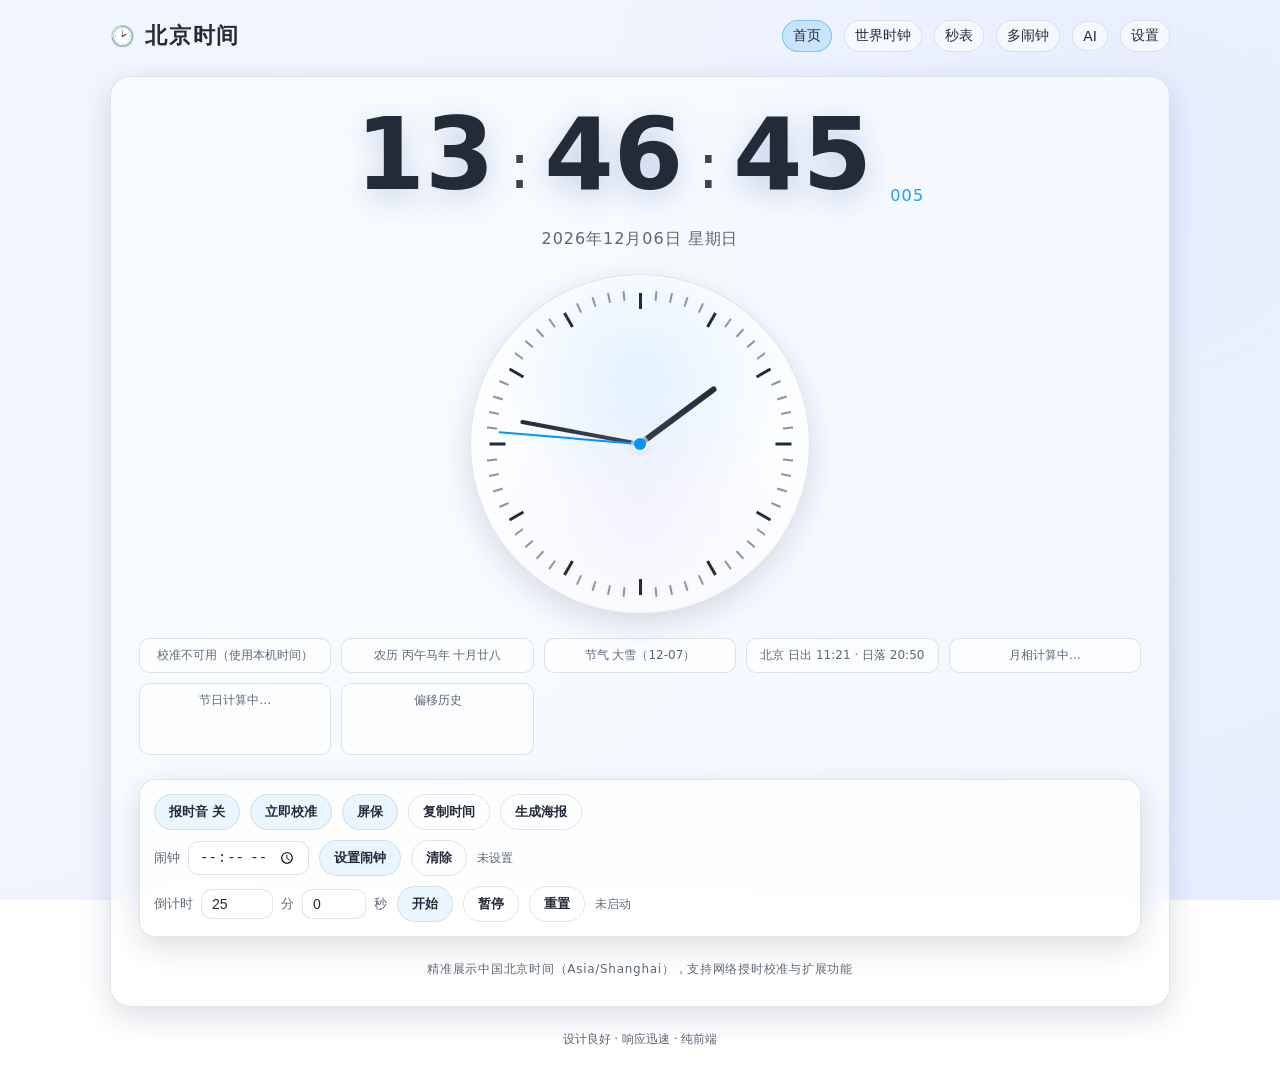
==== index.html @ 1d0e3100 "Add files via upload" ====
<!doctype html>
<html lang="zh-CN">
  <head>
    <meta charset="utf-8" />
    <meta name="viewport" content="width=device-width, initial-scale=1, viewport-fit=cover" />
    <meta name="color-scheme" content="light dark" />
    <title>北京时间 · 精准时钟</title>
    <meta name="description" content="一个优雅的北京时间展示页面，带加载动画与精美界面。" />
    <link rel="stylesheet" href="styles.css" />
    <link rel="manifest" href="manifest.webmanifest" />
    <meta name="theme-color" content="#1d4ed8" />
  </head>
  <body>
    <div id="loader" class="loader" aria-live="polite" aria-busy="true">
      <div class="spinner" aria-hidden="true"></div>
      <div class="loading-text">加载中 · 同步北京时间…</div>
    </div>

    <main id="app" class="app hidden">
      <header class="topbar">
        <div class="brand" aria-label="站点标题">
          <span class="logo" aria-hidden="true">🕑</span>
          <span class="title">北京时间</span>
        </div>
        <nav class="nav-links">
          <a href="index.html">首页</a>
          <a href="world.html">世界时钟</a>
          <a href="stopwatch.html">秒表</a>
          <a href="alarms.html">多闹钟</a>
          <a href="ai.html">AI</a>
          <a href="settings.html">设置</a>
        </nav>
      </header>

      <section class="clock-card glass" aria-label="时钟">
        <div class="digital" aria-live="polite">
          <span id="hour" class="num">00</span>
          <span class="sep" aria-hidden="true">:</span>
          <span id="minute" class="num">00</span>
          <span class="sep" aria-hidden="true">:</span>
          <span id="second" class="num">00</span>
          <span id="ms" class="ms">000</span>
        </div>

        <div class="date-line"><span id="dateText">0000年01月01日 星期一</span></div>

        <div class="analog" id="analog" aria-hidden="true">
          <div class="ticks" id="ticks"></div>
          <div class="hand hour" id="hourHand"></div>
          <div class="hand minute" id="minuteHand"></div>
          <div class="hand second" id="secondHand"></div>
          <div class="center-dot"></div>
        </div>

        <div class="meta-grid">
          <div class="meta" id="calStatus" title="网络授时校准状态">校准中…</div>
          <div class="meta" id="lunarText" title="农历信息">农历计算中…</div>
          <div class="meta" id="termText" title="二十四节气">节气计算中…</div>
          <div class="meta" id="sunText" title="日出与日落">日出/日落 计算中…</div>
          <div class="meta" id="moonText" title="月相与照度">月相计算中…</div>
          <div class="meta" id="festText" title="节日提示">节日计算中…</div>
          <div class="meta" id="offsetWrap" title="偏移历史">
            <span style="display:inline-block;margin-bottom:4px;color:inherit">偏移历史</span>
            <svg id="offsetSpark" width="100%" height="30" viewBox="0 0 200 30" preserveAspectRatio="none"></svg>
          </div>
        </div>

        <div class="controls glass">
          <div class="ctrl-row">
            <button id="toggleSound" class="btn" aria-pressed="false">报时音 关</button>
            <button id="calibrateNow" class="btn">立即校准</button>
            <button id="toggleSaver" class="btn">屏保</button>
            <button id="copyTime" class="btn ghost">复制时间</button>
            <button id="genPoster" class="btn ghost">生成海报</button>
          </div>
          <div class="ctrl-row">
            <label class="field">闹钟
              <input id="alarmTime" type="time" step="60" />
            </label>
            <button id="setAlarm" class="btn">设置闹钟</button>
            <button id="clearAlarm" class="btn ghost">清除</button>
            <span id="alarmStatus" class="hint">未设置</span>
          </div>
          <div class="ctrl-row wrap">
            <label class="field">倒计时
              <input id="cdMin" type="number" min="0" max="999" step="1" value="25" /> 分
              <input id="cdSec" type="number" min="0" max="59" step="1" value="0" /> 秒
            </label>
            <button id="startCountdown" class="btn">开始</button>
            <button id="pauseCountdown" class="btn ghost">暂停</button>
            <button id="resetCountdown" class="btn ghost">重置</button>
            <span id="cdStatus" class="hint">未启动</span>
          </div>
        </div>

        <div class="subline">精准展示中国北京时间（Asia/Shanghai），支持网络授时校准与扩展功能</div>
      </section>

      <footer class="footer"><span>设计良好 · 响应迅速 · 纯前端</span></footer>
    </main>

    <div id="saver" class="saver hidden" aria-hidden="true">
      <div class="saver-time" id="saverTime">00:00:00</div>
      <div class="saver-date" id="saverDate">0000-00-00</div>
    </div>

    <script src="script.js" defer></script>
    <script src="advanced.js" defer></script>
  </body>
  </html>
---- styles.css ----
/* 基础与主题 */
:root {
  --bg-1: 222 100% 98%;
  --bg-2: 220 90% 97%;
  --bg-3: 222 92% 95%;
  --text: 220 22% 18%;
  --muted: 220 12% 42%;
  --accent: 205 100% 50%;
  --accent-2: 260 85% 60%;
  --glass: 0 0% 100% / 55%;
  --border: 220 20% 80% / 50%;
}

@media (prefers-color-scheme: dark) {
  :root {
    --bg-1: 225 30% 8%;
    --bg-2: 220 45% 10%;
    --bg-3: 230 40% 12%;
    --text: 220 15% 92%;
    --muted: 220 10% 70%;
    --accent: 220 90% 66%;
    --glass: 0 0% 0% / 35%;
    --border: 220 30% 40% / 35%;
  }
}

/* 强制主题（设置中选择时使用） */
:root[data-theme="dark"] {
  --bg-1: 225 30% 8%;
  --bg-2: 220 45% 10%;
  --bg-3: 230 40% 12%;
  --text: 220 15% 92%;
  --muted: 220 10% 70%;
  --accent: 220 90% 66%;
  --glass: 0 0% 0% / 35%;
  --border: 220 30% 40% / 35%;
}
:root[data-theme="light"] {
  --bg-1: 222 100% 98%;
  --bg-2: 220 90% 97%;
  --bg-3: 222 92% 95%;
  --text: 220 22% 18%;
  --muted: 220 12% 42%;
  --accent: 205 100% 50%;
  --accent-2: 260 85% 60%;
  --glass: 0 0% 100% / 55%;
  --border: 220 20% 80% / 50%;
}

* { box-sizing: border-box; }
html, body { height: 100%; }
body {
  margin: 0;
  font-family: ui-sans-serif, system-ui, -apple-system, Segoe UI, Roboto, PingFang SC, Hiragino Sans GB, Microsoft YaHei, Helvetica Neue, Arial, "Noto Sans CJK SC", sans-serif;
  color: hsl(var(--text));
  background: radial-gradient(120vmax 120vmax at 10% 10%, hsl(var(--bg-2)) 0, transparent 60%),
              radial-gradient(120vmax 120vmax at 90% 20%, hsl(var(--bg-3)) 0, transparent 60%),
              linear-gradient(160deg, hsl(var(--bg-1)), hsl(var(--bg-2)) 60%, hsl(var(--bg-3)) 100%);
  background-attachment: fixed;
  display: grid;
  place-items: center;
}

/* 加载层 */
.loader {
  position: fixed;
  inset: 0;
  display: grid;
  place-content: center;
  gap: 16px;
  background: linear-gradient(180deg, hsl(var(--bg-1) / 0.9), hsl(var(--bg-2) / 0.9));
  -webkit-backdrop-filter: blur(8px) saturate(120%);
  backdrop-filter: blur(8px) saturate(120%);
  z-index: 20;
  transition: opacity .6s ease, transform .6s ease, visibility .6s ease;
}
.loader.hide { opacity: 0; transform: translateY(-6px); visibility: hidden; }

.spinner {
  width: 64px;
  height: 64px;
  border-radius: 50%;
  background: conic-gradient(from 0deg, hsl(var(--accent)) 0 320deg, hsl(var(--accent) / 0.15) 320deg 360deg);
  -webkit-mask: radial-gradient(transparent 20px, #000 21px);
          mask: radial-gradient(transparent 20px, #000 21px);
  animation: spin 1s linear infinite;
}

@media (prefers-reduced-motion: reduce) {
  .spinner { animation: none; }
}

.loading-text { color: hsl(var(--muted)); letter-spacing: .08em; font-size: 14px; }

@keyframes spin { to { transform: rotate(1turn); } }

/* 布局 */
.app {
  width: min(1100px, calc(100vw - 32px));
  margin: 0 auto;
  display: grid;
  grid-template-rows: auto 1fr auto;
  gap: 24px;
  padding: 20px;
  transition: opacity .6s ease, filter .6s ease, transform .6s ease;
}
.app.hidden { opacity: 0; filter: blur(8px); transform: translateY(10px); }

.topbar {
  display: flex;
  align-items: center;
  justify-content: space-between;
}
.nav-links { display:flex; gap:12px; align-items:center; }
.nav-links a { color: hsl(var(--text)); text-decoration:none; font-size: 14px; padding: 6px 10px; border-radius: 999px; border: 1px solid hsl(var(--border)); background: hsl(var(--glass)); transition: box-shadow .12s ease, transform .12s ease, background .2s ease; }
.nav-links a:hover { box-shadow: 0 6px 16px hsl(220 40% 30% / 0.12); transform: translateY(-1px); }
.nav-links a.active { background: hsl(var(--accent) / 0.15); border-color: hsl(var(--accent) / 0.4); }
.brand { display: inline-flex; align-items: center; gap: 10px; font-weight: 700; }
.brand .logo { font-size: 20px; }
.brand .title { font-size: clamp(18px, 2.2vw, 22px); letter-spacing: .08em; }
.tz { color: hsl(var(--muted)); font-size: 13px; letter-spacing: .06em; }

.glass {
  background: linear-gradient(180deg, hsl(var(--glass)), hsl(var(--glass)));
  border: 1px solid hsl(var(--border));
  -webkit-backdrop-filter: blur(16px) saturate(140%);
  backdrop-filter: blur(16px) saturate(140%);
  border-radius: 20px;
  box-shadow: 0 10px 30px hsl(220 50% 20% / 0.15), inset 0 1px 0 hsl(0 0% 100% / 0.3);
}

.clock-card {
  padding: clamp(16px, 4vw, 28px);
  display: grid;
  justify-items: center;
  gap: clamp(16px, 3.5vw, 24px);
}

.digital {
  font-variant-numeric: tabular-nums;
  display: flex;
  align-items: flex-end;
  justify-content: center;
  gap: clamp(8px, 2vw, 14px);
  white-space: nowrap;
}
.digital .num { font-size: clamp(48px, 11vw, 100px); line-height: 1; font-weight: 900; text-shadow: 0 8px 30px hsl(220 60% 40% / 0.25); }
.digital .sep { font-size: clamp(28px, 7vw, 64px); opacity: .88; transform: translateY(-2px); animation: blink 1s steps(1, end) infinite; }
.digital .ms { font-size: clamp(12px, 2.5vw, 16px); align-self: flex-end; color: hsl(var(--accent)); padding-left: 4px; letter-spacing: .08em; font-variant-numeric: tabular-nums; opacity: .9; }

@keyframes blink { 50% { opacity: .25; } }

.date-line { color: hsl(var(--muted)); font-size: clamp(13px, 2.2vw, 16px); letter-spacing: .06em; }
.subline { color: hsl(var(--muted)); font-size: 12px; letter-spacing: .06em; }

.meta-grid { display: grid; grid-template-columns: repeat(auto-fit, minmax(180px, 1fr)); gap: 10px; width: 100%; }
.meta { text-align: center; color: hsl(var(--muted)); font-size: 12px; padding: 8px 10px; border-radius: 10px; background: hsl(var(--glass)); border: 1px solid hsl(var(--border)); }
.world-tools { display:flex; gap:12px; align-items:center; margin-top:8px; color:hsl(var(--muted)); }

/* 模拟表 */
.analog {
  position: relative;
  width: clamp(220px, 38vw, 340px);
  aspect-ratio: 1 / 1;
  border-radius: 50%;
  background: linear-gradient(180deg, hsl(var(--glass)), hsl(var(--glass))),
              radial-gradient(60% 60% at 50% 30%, hsl(var(--accent) / 0.22), transparent 70%),
              radial-gradient(60% 60% at 50% 70%, hsl(var(--accent-2) / 0.12), transparent 70%);
  border: 1px solid hsl(var(--border));
  box-shadow: inset 0 0 0 1px hsl(0 0% 100% / 0.2), 0 10px 30px hsl(220 50% 20% / 0.15);
}

.ticks { position: absolute; inset: 0; }
.tick {
  position: absolute;
  left: 50%; top: 8px;
  width: 2px; height: 10px;
  background: hsl(var(--muted));
  opacity: .7;
  transform-origin: 50% 50%;
}
.tick.major { width: 3px; height: 16px; opacity: 1; background: hsl(var(--text)); }

.hand { position: absolute; left: 50%; top: 50%; transform-origin: 50% 100%; transform: translate(-50%, -100%) rotate(0deg); }
.hand.hour {
  width: 6px; height: 28%; border-radius: 6px;
  background: linear-gradient(180deg, hsl(var(--text)), hsl(var(--text) / 0.9));
  box-shadow: 0 1px 0 hsl(0 0% 100% / .3);
}
.hand.minute {
  width: 4px; height: 36%; border-radius: 4px;
  background: linear-gradient(180deg, hsl(var(--text)), hsl(var(--text) / 0.85));
}
.hand.second {
  width: 2px; height: 42%; border-radius: 2px;
  background: hsl(var(--accent));
}
.center-dot {
  position: absolute; left: 50%; top: 50%; transform: translate(-50%, -50%);
  width: 12px; height: 12px; border-radius: 50%;
  background: hsl(var(--accent));
  box-shadow: 0 0 0 3px hsl(var(--glass)), 0 2px 8px hsl(220 60% 40% / 0.25);
}

.footer { text-align: center; color: hsl(var(--muted)); font-size: 12px; padding-bottom: 4px; }

/* 小屏优化 */
@media (max-width: 520px) {
  .topbar { gap: 10px; }
  .tz { display: none; }
  .meta-grid { grid-template-columns: 1fr; }
}

/* 控件 */
.controls { width: 100%; padding: 14px; display: grid; gap: 10px; border-radius: 16px; }
.ctrl-row { display: flex; align-items: center; gap: 10px; }
.ctrl-row.wrap { flex-wrap: wrap; }
.field { display: inline-flex; align-items: center; gap: 8px; color: hsl(var(--muted)); font-size: 13px; }
.field input[type="number"], .field input[type="time"] { appearance: none; border: 1px solid hsl(var(--border)); background: hsl(var(--glass)); color: hsl(var(--text)); border-radius: 10px; padding: 6px 10px; font-size: 14px; }
.btn { appearance: none; border: 1px solid hsl(var(--border)); background: hsl(var(--accent) / 0.08); color: hsl(var(--text)); border-radius: 999px; padding: 8px 14px; font-weight: 600; cursor: pointer; transition: transform .12s ease, box-shadow .12s ease, background .2s ease; }
.btn:hover { transform: translateY(-1px); box-shadow: 0 6px 16px hsl(220 40% 30% / 0.15); }
.btn:active { transform: translateY(0); }
.btn.ghost { background: transparent; }
.hint { color: hsl(var(--muted)); font-size: 12px; }

/* 屏保 */
.saver { position: fixed; inset: 0; background: radial-gradient(120vmax 120vmax at 10% 10%, hsl(var(--bg-2)) 0, transparent 60%),
                                              radial-gradient(120vmax 120vmax at 90% 20%, hsl(var(--bg-3)) 0, transparent 60%),
                                              linear-gradient(160deg, hsl(var(--bg-1)), hsl(var(--bg-2)) 60%, hsl(var(--bg-3)) 100%);
  display:grid; place-content:center; gap:10px; z-index:50; transition: opacity .4s ease, visibility .4s ease; }
.saver.hidden { opacity:0; visibility:hidden; }
.saver-time { font-size: clamp(64px, 18vw, 180px); font-weight: 900; text-shadow: 0 20px 60px hsl(220 60% 40% / 0.25); }
.saver-date { text-align:center; color:hsl(var(--muted)); font-size: clamp(16px, 4vw, 24px); letter-spacing:.06em; }

/* 动效级别控制 */
:root[data-motion="off"] .spinner,
:root[data-motion="low"] .spinner { animation: none; }
:root[data-motion="off"] .digital .sep { animation: none; }
:root[data-motion="off"] .analog .hand.second { transition: none; }

/* 设置与扩展 */
.extras { display: grid; gap: 16px; }
.settings { padding: 10px 14px; border-radius: 16px; }
.settings > summary { cursor: pointer; font-weight: 700; padding: 6px 2px; }
.settings-body { display: grid; gap: 10px; padding-top: 6px; }
.setting-item { display: flex; align-items: center; gap: 10px; color: hsl(var(--muted)); font-size: 14px; }
.setting-item select { border: 1px solid hsl(var(--border)); background: hsl(var(--glass)); color: hsl(var(--text)); border-radius: 10px; padding: 6px 10px; }

.world { padding: 14px; border-radius: 16px; }
.world-h { font-weight: 800; margin-bottom: 10px; }
.world-add { display: flex; gap: 8px; }
.world-add input { flex: 1; border: 1px solid hsl(var(--border)); background: hsl(var(--glass)); color: hsl(var(--text)); border-radius: 10px; padding: 8px 10px; }
.world-list { display: grid; gap: 8px; margin-top: 10px; }
.world-item { display: flex; align-items: center; justify-content: space-between; padding: 10px 12px; border: 1px solid hsl(var(--border)); border-radius: 12px; background: hsl(var(--glass)); }
.world-item .w-title { font-weight: 700; }
.world-item .w-time { font-variant-numeric: tabular-nums; }

.world-diff { display: grid; gap: 8px; margin-top: 10px; }
.alarms { padding: 14px; border-radius: 16px; }
.alarms input[type="text"] { border: 1px solid hsl(var(--border)); background: hsl(var(--glass)); color: hsl(var(--text)); border-radius: 10px; padding: 6px 10px; }
.weekday { display:flex; gap:6px; flex-wrap: wrap; }
.weekday label { display:inline-flex; align-items:center; gap:4px; border:1px solid hsl(var(--border)); padding:4px 8px; border-radius:8px; background:hsl(var(--glass)); font-size:12px; }

.stopwatch { padding: 14px; border-radius: 16px; }
.sw-h { font-weight: 800; margin-bottom: 6px; }
.sw-time { font-family: ui-monospace, SFMono-Regular, Menlo, Consolas, monospace; font-size: clamp(18px, 5vw, 28px); font-variant-numeric: tabular-nums; padding: 6px 0; }
.sw-ctrl { display: flex; gap: 8px; }
.sw-laps { margin-top: 10px; display: grid; gap: 6px; font-family: ui-monospace, SFMono-Regular, Menlo, Consolas, monospace; font-size: 12px; color: hsl(var(--muted)); }
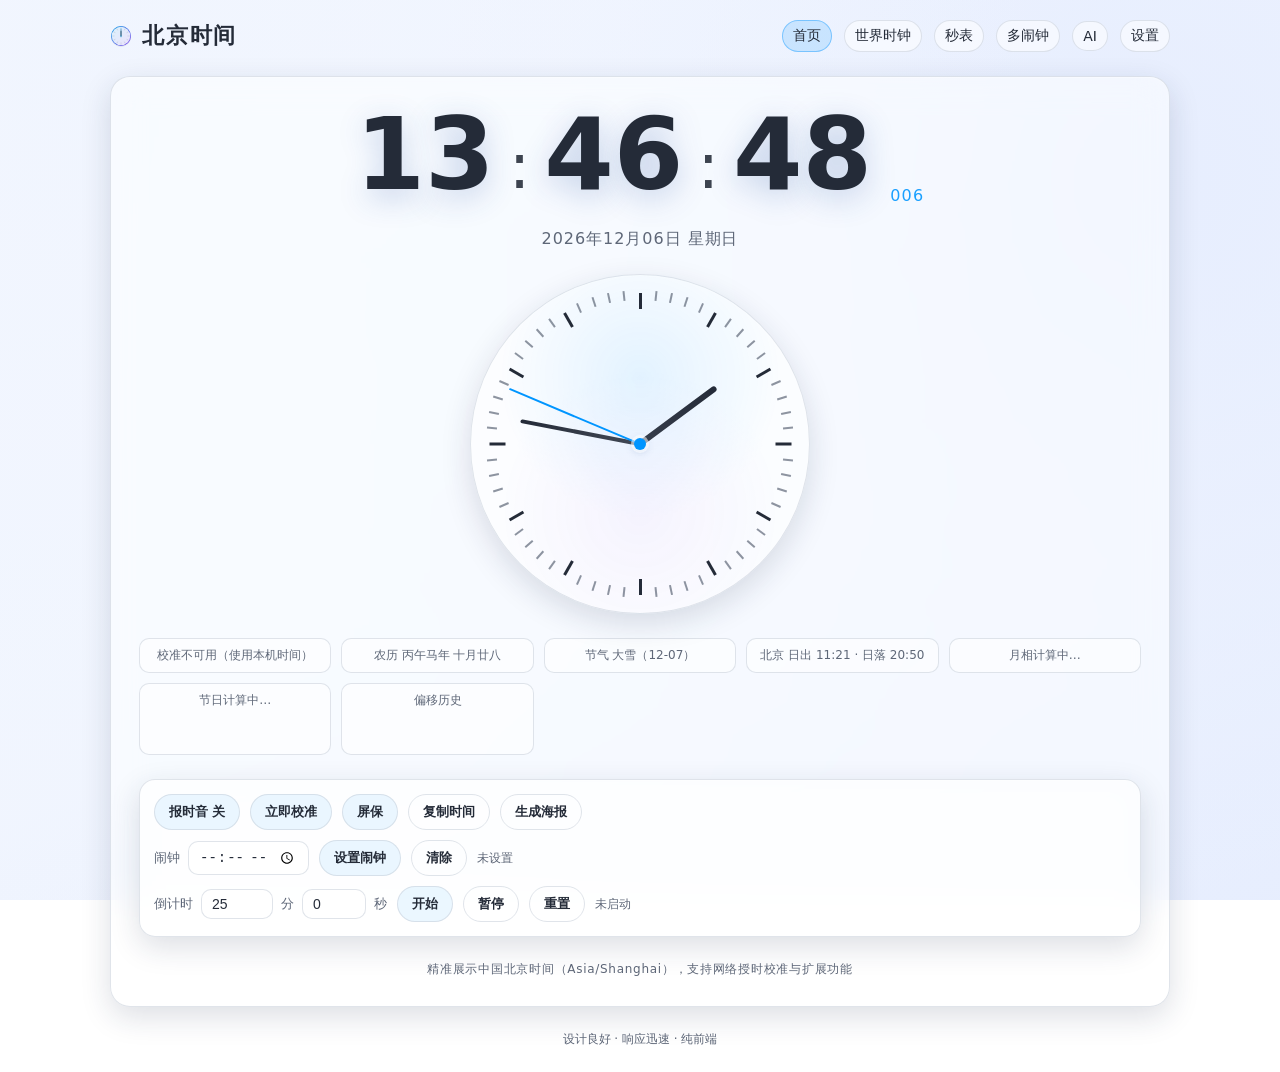
==== commit 6b19f41c: "Add files via upload" ====
--- a/index.html
+++ b/index.html
@@ -7,6 +7,8 @@
     <title>北京时间 · 精准时钟</title>
     <meta name="description" content="一个优雅的北京时间展示页面，带加载动画与精美界面。" />
     <link rel="stylesheet" href="styles.css" />
+    <link rel="icon" href="icons/logo.svg" type="image/svg+xml" />
+    <link rel="mask-icon" href="icons/logo.svg" color="#0ea5e9" />
     <link rel="manifest" href="manifest.webmanifest" />
     <meta name="theme-color" content="#1d4ed8" />
   </head>
@@ -19,7 +21,7 @@
     <main id="app" class="app hidden">
       <header class="topbar">
         <div class="brand" aria-label="站点标题">
-          <span class="logo" aria-hidden="true">🕑</span>
+          <img class="logo" src="icons/logo.svg" alt="" />
           <span class="title">北京时间</span>
         </div>
         <nav class="nav-links">
--- a/styles.css
+++ b/styles.css
@@ -117,6 +117,7 @@
 .nav-links a.active { background: hsl(var(--accent) / 0.15); border-color: hsl(var(--accent) / 0.4); }
 .brand { display: inline-flex; align-items: center; gap: 10px; font-weight: 700; }
 .brand .logo { font-size: 20px; }
+.brand img.logo { width: 22px; height: 22px; display: inline-block; }
 .brand .title { font-size: clamp(18px, 2.2vw, 22px); letter-spacing: .08em; }
 .tz { color: hsl(var(--muted)); font-size: 13px; letter-spacing: .06em; }
 
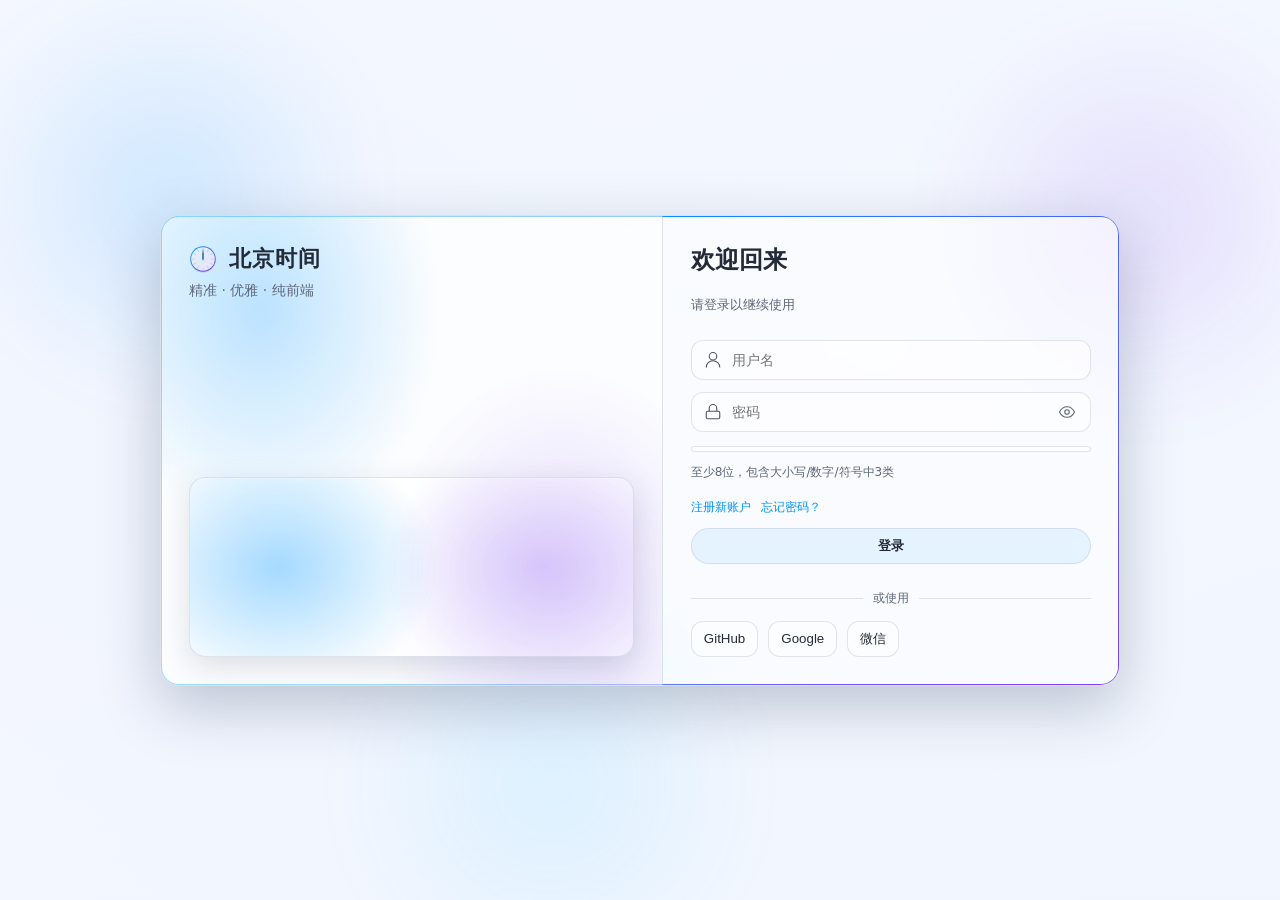
==== commit 256c2861: "Add files via upload" ====
--- a/index.html
+++ b/index.html
@@ -106,7 +106,9 @@
       <div class="saver-date" id="saverDate">0000-00-00</div>
     </div>
 
+    <script src="guard.js" defer></script>
     <script src="script.js" defer></script>
+    <script src="auth.js" defer></script>
     <script src="advanced.js" defer></script>
   </body>
   </html>
--- a/styles.css
+++ b/styles.css
@@ -115,6 +115,7 @@
 .nav-links a { color: hsl(var(--text)); text-decoration:none; font-size: 14px; padding: 6px 10px; border-radius: 999px; border: 1px solid hsl(var(--border)); background: hsl(var(--glass)); transition: box-shadow .12s ease, transform .12s ease, background .2s ease; }
 .nav-links a:hover { box-shadow: 0 6px 16px hsl(220 40% 30% / 0.12); transform: translateY(-1px); }
 .nav-links a.active { background: hsl(var(--accent) / 0.15); border-color: hsl(var(--accent) / 0.4); }
+.nav-links .user-badge { color:hsl(var(--text)); background:hsl(var(--accent)/0.12); border:1px solid hsl(var(--accent)/0.4); font-size: 13px; padding: 6px 10px; border-radius: 999px; }
 .brand { display: inline-flex; align-items: center; gap: 10px; font-weight: 700; }
 .brand .logo { font-size: 20px; }
 .brand img.logo { width: 22px; height: 22px; display: inline-block; }
@@ -223,6 +224,36 @@
 .btn:active { transform: translateY(0); }
 .btn.ghost { background: transparent; }
 .hint { color: hsl(var(--muted)); font-size: 12px; }
+.hint.warn { color: hsl(0 74% 50%); }
+.input.error { border-color: hsl(0 70% 60%); box-shadow: inset 0 0 0 1px hsl(0 70% 60% / .4); }
+.input.error:focus-within { outline-color: hsl(0 70% 60% / .6); }
+
+/* Admin UI enhancements */
+.admin-stats { display:grid; grid-template-columns: repeat(auto-fit, minmax(180px, 1fr)); gap:12px; margin-bottom: 12px; }
+.stat-card { display:grid; gap:4px; padding:12px; border-radius:12px; background:hsl(var(--glass)); border:1px solid hsl(var(--border)); box-shadow: inset 0 1px 0 hsl(0 0% 100% / .2); }
+.stat-card .num { font-weight: 900; font-size: 22px; }
+.stat-card .lbl { color:hsl(var(--muted)); font-size:12px; letter-spacing:.04em; }
+.admin-toolbar { display:flex; gap:8px; align-items:center; flex-wrap: wrap; margin: 6px 0 12px; }
+.admin-toolbar .input-like, .admin-toolbar select { border:1px solid hsl(var(--border)); background:hsl(var(--glass)); color:hsl(var(--text)); border-radius:10px; padding:8px 10px; font-size:14px; }
+.chip { display:inline-flex; align-items:center; gap:6px; padding:2px 8px; border-radius:999px; font-size:11px; border:1px solid hsl(var(--border)); background:hsl(var(--glass)); color:hsl(var(--muted)); }
+.chip.admin { color:#0ea5e9; border-color: #0ea5e9; background: hsl(205 90% 50% / .12); }
+.chip.disabled { color:#ef4444; border-color:#ef4444; background:hsl(0 84% 60% / .10); }
+.user-row { display:grid; grid-template-columns: 1.2fr 1fr auto; align-items:center; gap:10px; }
+.user-actions { display:flex; gap:6px; justify-content:flex-end; }
+.btn.primary { background: hsl(var(--accent) / .18); border-color: hsl(var(--accent) / .5); }
+.btn.ghost.danger { color:#ef4444; border-color: hsl(0 70% 60% / .5); }
+.tag { display:inline-block; padding:2px 6px; border-radius:6px; background:hsl(var(--glass)); border:1px solid hsl(var(--border)); font-size:11px; color:hsl(var(--muted)); }
+
+/* Modal */
+.modal { position:fixed; inset:0; display:none; place-items:center; background: hsl(220 40% 10% / .35); -webkit-backdrop-filter: blur(6px); backdrop-filter: blur(6px); z-index:60; }
+.modal.show { display:grid; }
+.modal-card { width: min(520px, calc(100vw - 32px)); border-radius:16px; border:1px solid hsl(var(--border)); background:hsl(var(--glass)); box-shadow: 0 20px 60px hsl(220 50% 20% / .25); padding:14px; display:grid; gap:10px; }
+.modal-actions { display:flex; justify-content:flex-end; gap:8px; }
+
+/* Tiny spark charts */
+.spark { width: 100%; height: 46px; display:block; }
+.spark path.line { fill: none; stroke: #0ea5e9; stroke-width: 2; }
+.spark path.area { fill: hsl(205 90% 50% / .15); stroke: none; }
 
 /* 屏保 */
 .saver { position: fixed; inset: 0; background: radial-gradient(120vmax 120vmax at 10% 10%, hsl(var(--bg-2)) 0, transparent 60%),
@@ -259,6 +290,86 @@
 .world-diff { display: grid; gap: 8px; margin-top: 10px; }
 .alarms { padding: 14px; border-radius: 16px; }
 .alarms input[type="text"] { border: 1px solid hsl(var(--border)); background: hsl(var(--glass)); color: hsl(var(--text)); border-radius: 10px; padding: 6px 10px; }
+
+/* Auth Pages */
+.auth-page { min-height: 100vh; display:grid; place-items:center; background:
+  radial-gradient(80vmax 80vmax at 10% 20%, hsl(var(--bg-2)) 0, transparent 60%),
+  radial-gradient(80vmax 80vmax at 90% 10%, hsl(var(--bg-3)) 0, transparent 60%),
+  linear-gradient(160deg, hsl(var(--bg-1)), hsl(var(--bg-2)) 60%, hsl(var(--bg-3)) 100%);
+  padding: 24px; }
+.auth-page { background-size: 200% 200%; animation: bg-pan 18s ease-in-out infinite; }
+.bg-orbs { position: fixed; inset:0; pointer-events:none; overflow:hidden; z-index: 0; }
+.bg-orbs .orb { position:absolute; width:46vmax; height:46vmax; border-radius:50%; filter: blur(40px); opacity:.28; }
+.bg-orbs .o1 { background: radial-gradient(closest-side, hsl(var(--accent) / .55), transparent 70%); left:-10vmax; top:-8vmax; animation: float-1 22s ease-in-out infinite; }
+.bg-orbs .o2 { background: radial-gradient(closest-side, hsl(var(--accent-2) / .50), transparent 70%); right:-12vmax; top:-6vmax; animation: float-2 26s ease-in-out infinite; }
+.bg-orbs .o3 { background: radial-gradient(closest-side, hsl(195 100% 60% / .45), transparent 70%); left:20%; bottom:-14vmax; animation: float-3 24s ease-in-out infinite; }
+.auth-card { position:relative; z-index:1; width: min(960px, 96vw); display:grid; grid-template-columns: 1.1fr 1fr; gap:0; border-radius: 20px; overflow: hidden; box-shadow: 0 20px 60px hsl(220 50% 20% / 0.25); border:1px solid hsl(var(--border)); background:hsl(var(--glass)); -webkit-backdrop-filter: blur(18px) saturate(140%); backdrop-filter: blur(18px) saturate(140%); }
+.auth-card.effect-border::before { content:""; position:absolute; inset:-2px; border-radius: inherit; background: conic-gradient(from 0deg, hsl(var(--accent)), hsl(var(--accent-2)), hsl(200 100% 60%), hsl(var(--accent))); z-index:-1; filter: blur(0); animation: spin 12s linear infinite; -webkit-mask: linear-gradient(#000 0 0) content-box, linear-gradient(#000 0 0); -webkit-mask-composite: xor; mask: linear-gradient(#000 0 0) content-box, linear-gradient(#000 0 0); mask-composite: exclude; padding:3px; }
+.auth-side { position:relative; padding: 28px; background:
+  var(--brand-bg, none),
+  radial-gradient(60% 80% at 20% 20%, hsl(var(--accent) / .25), transparent 60%),
+  radial-gradient(60% 80% at 80% 80%, hsl(var(--accent-2) / .2), transparent 60%),
+  linear-gradient(180deg, hsl(var(--glass)), hsl(var(--glass)));
+  background-size: cover, auto, auto, auto;
+  background-position: center, 20% 20%, 80% 80%, center;
+  background-repeat: no-repeat;
+  border-right:1px solid hsl(var(--border)); display:flex; flex-direction:column; justify-content:space-between; }
+.auth-brand { display:flex; align-items:center; gap:12px; }
+.auth-brand img { width:28px; height:28px; }
+.auth-title { font-size:22px; font-weight:800; letter-spacing:.04em; }
+.auth-desc { color:hsl(var(--muted)); font-size:14px; margin-top:8px; }
+.auth-illus { position:relative; overflow:hidden; height: 180px; border-radius: 16px; background:
+  var(--illus-bg, none),
+  radial-gradient(60% 120% at 20% 50%, hsl(var(--accent) / .35), transparent 60%),
+  radial-gradient(60% 120% at 80% 50%, hsl(var(--accent-2) / .25), transparent 60%),
+  linear-gradient(180deg, hsl(var(--glass)), hsl(var(--glass)));
+  background-size: cover, auto, auto, auto;
+  background-position: center, 20% 50%, 80% 50%, center;
+  background-repeat: no-repeat;
+  border:1px solid hsl(var(--border)); box-shadow: inset 0 1px 0 hsl(0 0% 100% / .2), 0 10px 30px hsl(220 50% 20% / .15); }
+
+.auth-form { padding: 28px; display:grid; gap:14px; align-content:center; }
+.auth-form h2 { margin: 0 0 6px 0; }
+.auth-form .sub { color:hsl(var(--muted)); font-size:13px; }
+.input { position:relative; display:flex; align-items:center; border:1px solid hsl(var(--border)); background:hsl(var(--glass)); border-radius:12px; padding:10px 12px 10px 38px; }
+.input:focus-within { outline: 2px solid hsl(var(--accent) / .4); }
+.input input, .input[type="password"], .input[type="text"], .auth-form input[type="email"], .auth-form input[type="password"], .auth-form input[type="text"] { border:none; outline:none; background:transparent; color:hsl(var(--text)); font-size:14px; width:100%; }
+.input-icon { position:absolute; left:12px; width:18px; height:18px; opacity:.8; }
+.auth-row { display:flex; justify-content:space-between; align-items:center; margin-top:6px; }
+.auth-links { display:flex; gap:10px; align-items:center; }
+.auth-links a { font-size:12px; color:hsl(var(--accent)); text-decoration:none; }
+.divider { display:flex; align-items:center; gap:10px; color:hsl(var(--muted)); font-size:12px; }
+.divider::before, .divider::after { content:""; height:1px; background:hsl(var(--border)); flex:1; }
+.oauth-row { display:flex; gap:10px; flex-wrap:wrap; }
+.oauth-btn { display:inline-flex; align-items:center; gap:8px; border:1px solid hsl(var(--border)); background:hsl(var(--glass)); color:hsl(var(--text)); border-radius:12px; padding:8px 12px; cursor:pointer; }
+.oauth-btn:hover { transform: translateY(-1px); box-shadow: 0 6px 16px hsl(220 40% 30% / 0.12); }
+
+/* Subtle motion helpers */
+@keyframes spin { to { transform: rotate(1turn); } }
+@keyframes bg-pan { 0%,100%{ background-position: 0% 50%; } 50%{ background-position: 100% 50%; } }
+@keyframes float-1 { 0%,100%{ transform: translate3d(0,0,0); } 50%{ transform: translate3d(6vmax, 4vmax, 0); } }
+@keyframes float-2 { 0%,100%{ transform: translate3d(0,0,0); } 50%{ transform: translate3d(-5vmax, 5vmax, 0); } }
+@keyframes float-3 { 0%,100%{ transform: translate3d(0,0,0); } 50%{ transform: translate3d(3vmax, -6vmax, 0); } }
+
+/* Ripple (for .btn) */
+.btn { position: relative; overflow: hidden; }
+.btn .rpl { position:absolute; width:12px; height:12px; background: hsl(var(--accent) / .35); border-radius:50%; transform: translate(-50%,-50%) scale(0); pointer-events:none; animation: ripple .6s ease-out forwards; }
+@keyframes ripple { to { transform: translate(-50%,-50%) scale(18); opacity:0; } }
+
+/* Parallax hover */
+.parallax { transform-style: preserve-3d; will-change: transform; transition: transform .2s ease; }
+.parallax:hover { transform: perspective(800px) rotateX(var(--rx,0deg)) rotateY(var(--ry,0deg)); }
+
+@media (max-width: 880px) {
+  .auth-card { grid-template-columns: 1fr; }
+  .auth-side { display:none; }
+}
+
+/* Respect reduced motion / user setting */
+:root[data-motion="off"] .auth-page { animation: none; }
+:root[data-motion="off"] .bg-orbs .orb { animation: none; }
+:root[data-motion="off"] .auth-card.effect-border::before { animation: none; }
+:root[data-motion="low"] .auth-card.effect-border::before { animation-duration: 24s; }
 .weekday { display:flex; gap:6px; flex-wrap: wrap; }
 .weekday label { display:inline-flex; align-items:center; gap:4px; border:1px solid hsl(var(--border)); padding:4px 8px; border-radius:8px; background:hsl(var(--glass)); font-size:12px; }
 
@@ -267,3 +378,50 @@
 .sw-time { font-family: ui-monospace, SFMono-Regular, Menlo, Consolas, monospace; font-size: clamp(18px, 5vw, 28px); font-variant-numeric: tabular-nums; padding: 6px 0; }
 .sw-ctrl { display: flex; gap: 8px; }
 .sw-laps { margin-top: 10px; display: grid; gap: 6px; font-family: ui-monospace, SFMono-Regular, Menlo, Consolas, monospace; font-size: 12px; color: hsl(var(--muted)); }
+
+/* --- Enhancements: Auth micro-interactions --- */
+/* Logo breathing */
+.auth-brand img { animation: logo-breathe 4.5s ease-in-out infinite; transform-origin: 50% 50%; }
+@keyframes logo-breathe { 0%,100%{ transform: scale(1); filter: drop-shadow(0 2px 6px hsl(220 60% 50% / .25)); } 50%{ transform: scale(1.04); filter: drop-shadow(0 6px 14px hsl(220 60% 50% / .35)); } }
+
+/* Password toggle button */
+.input .pw-toggle { position:absolute; right:10px; width:28px; height:28px; display:grid; place-items:center; border:none; background:transparent; color:hsl(var(--muted)); cursor:pointer; border-radius:8px; }
+.input { padding-right: 42px; }
+.input .pw-toggle:hover { background:hsl(var(--glass)); }
+.input .pw-toggle svg { width:18px; height:18px; }
+.input .pw-toggle.show .eye-closed { display:block; }
+.input .pw-toggle.show .eye-open { display:none; }
+.input .pw-toggle .eye-closed { display:none; }
+
+/* Password strength meter */
+.pass-strength { display:grid; gap:6px; margin-top:2px; }
+.pass-strength .bar { position:relative; height:6px; background: hsl(var(--glass)); border:1px solid hsl(var(--border)); border-radius:999px; overflow:hidden; }
+.pass-strength .bar::after { content:""; position:absolute; inset:0; width: var(--w, 0%); background: linear-gradient(90deg, #ef4444, #f59e0b, #22c55e); transition: width .25s ease; border-radius: inherit; }
+.pass-strength .txt { color:hsl(var(--muted)); font-size:12px; }
+.pass-strength .rule-hint { color:hsl(var(--muted)); font-size:12px; }
+.pass-strength .rule-hint.bad { color: hsl(0 74% 50%); }
+
+/* Login success badge + confetti */
+.auth-form { position:relative; }
+.success-badge { position:absolute; top:-6px; right:10px; transform: translateY(8px) scale(.85); opacity:0; transition: transform .4s ease, opacity .4s ease; pointer-events:none; }
+.success-badge.show { opacity:1; transform: translateY(0) scale(1); }
+.confetti { position:absolute; inset:0; pointer-events:none; overflow:visible; }
+.confetti .c { position:absolute; left: calc(50% + var(--x)); top: 46%; width:6px; height:10px; background: hsl(var(--h) 90% 60%); border-radius:2px; transform: rotate(var(--r)); animation: confetti-fall .8s ease-out forwards; }
+@keyframes confetti-fall { 0%{ transform: translateY(0) rotate(var(--r)); opacity:1; } 100%{ transform: translateY(80px) rotate(calc(var(--r) + 240deg)); opacity:0; } }
+
+/* Caps Lock hint */
+.caps-hint { position:absolute; right:10px; top:100%; margin-top:4px; background:hsl(var(--glass)); border:1px solid hsl(var(--border)); color:hsl(var(--muted)); font-size:11px; padding:2px 6px; border-radius:999px; opacity:0; transform: translateY(4px); transition: opacity .18s ease, transform .18s ease; pointer-events:none; }
+
+/* Match indicator for confirm */
+.ok-badge { position:absolute; right:44px; width:18px; height:18px; color:#22c55e; opacity:0; transform: translateY(-2px) scale(.9); transition: opacity .18s ease, transform .18s ease; pointer-events:none; }
+.ok-badge.show { opacity:1; transform: translateY(-2px) scale(1); }
+.ok-badge.bad { color:#f59e0b; }
+
+/* Dark-theme “night flow” on illustration */
+@media (prefers-color-scheme: dark){
+  .auth-illus::after { content:""; position:absolute; inset:-1px; border-radius:inherit; background: linear-gradient(120deg, transparent 20%, rgba(90,200,255,.25) 50%, transparent 80%);
+    mix-blend-mode: screen; filter: blur(8px); transform: translateX(-120%); animation: night-flow 8s ease-in-out infinite; }
+}
+:root[data-theme="dark"] .auth-illus::after { content:""; position:absolute; inset:-1px; border-radius:inherit; background: linear-gradient(120deg, transparent 20%, rgba(90,200,255,.25) 50%, transparent 80%);
+  mix-blend-mode: screen; filter: blur(8px); transform: translateX(-120%); animation: night-flow 8s ease-in-out infinite; }
+@keyframes night-flow { 0%,10%{ transform: translateX(-120%); } 50%{ transform: translateX(120%); } 100%{ transform: translateX(120%); } }
